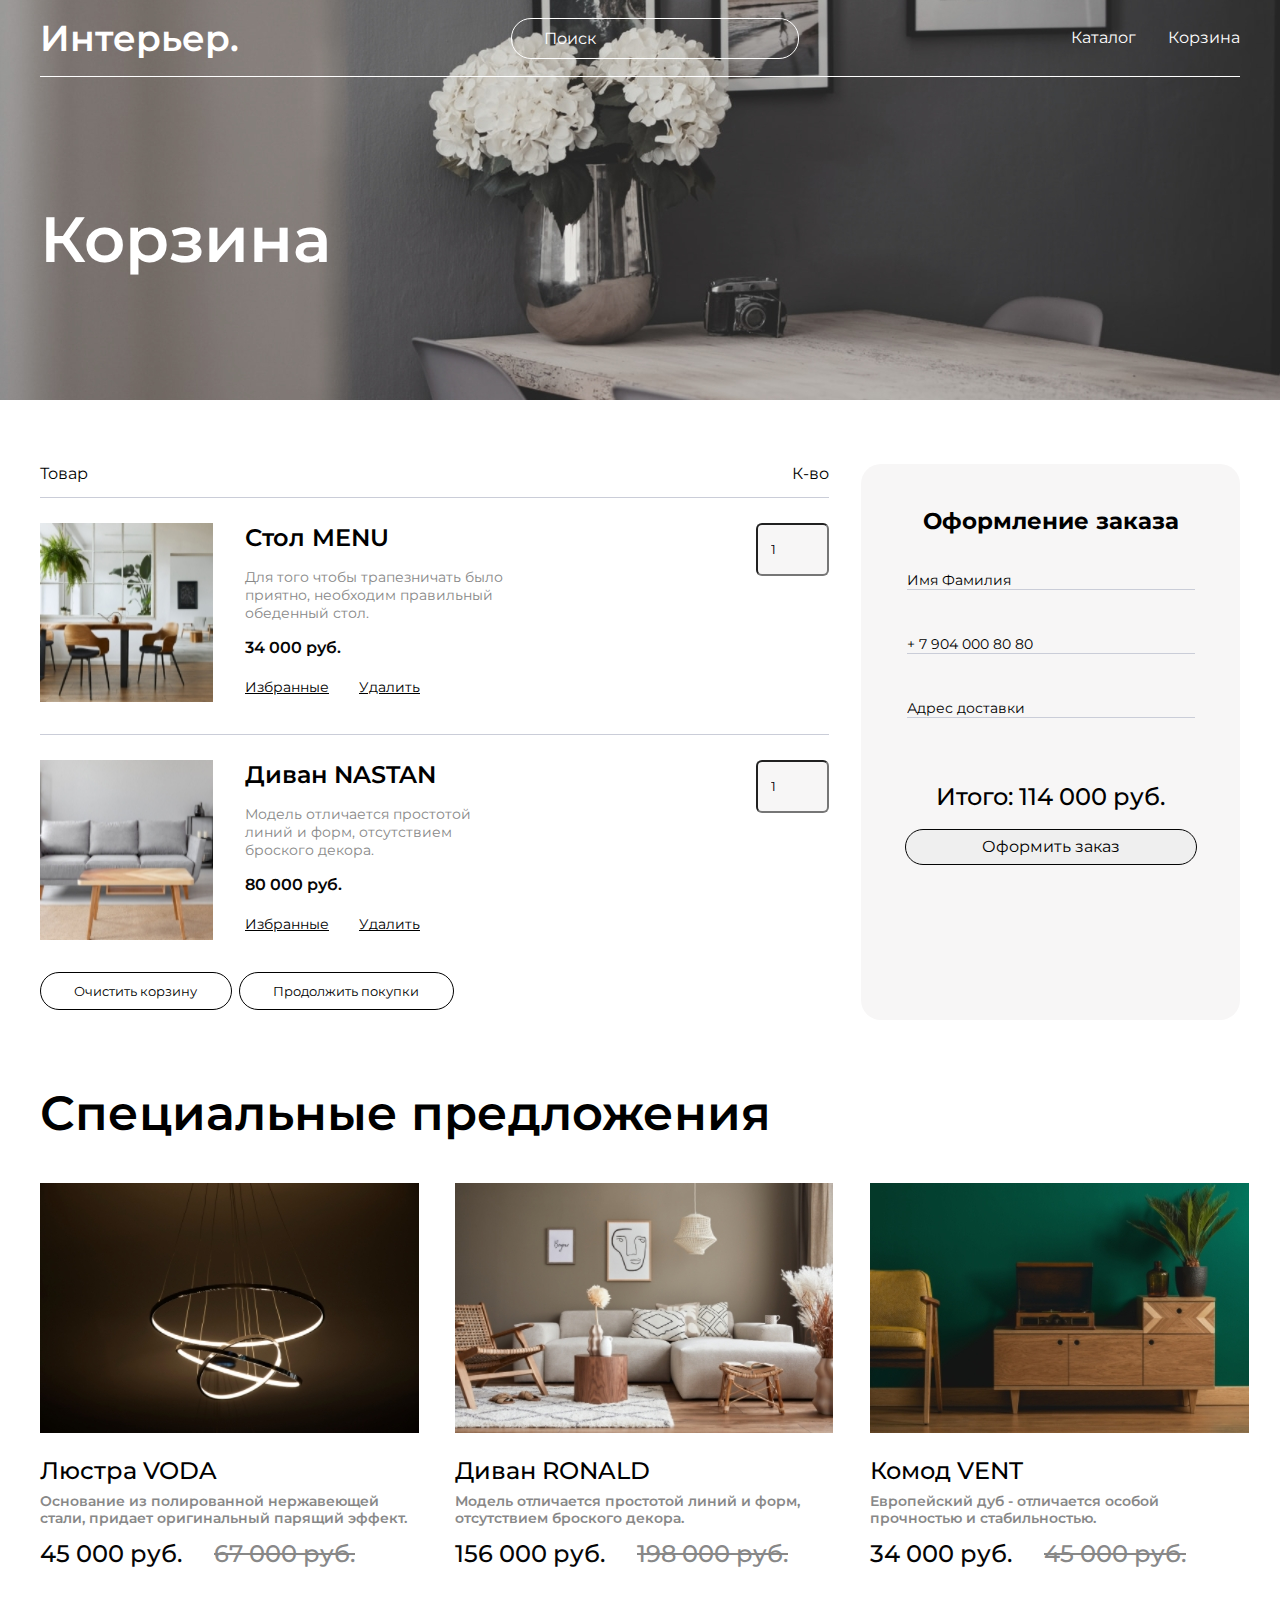
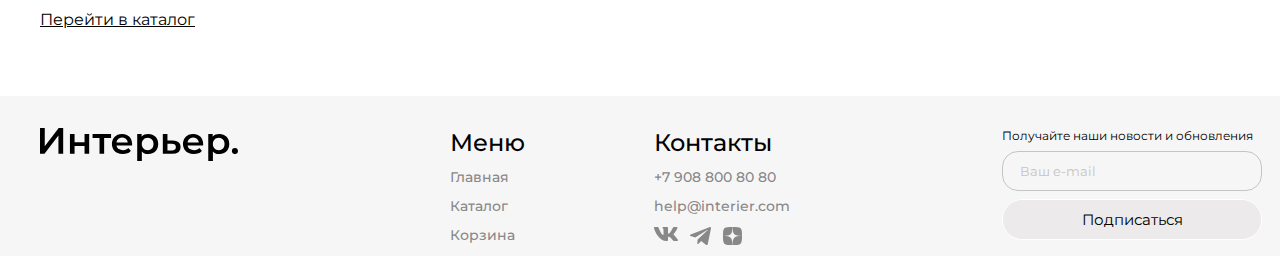
==== basket.html @ 23f36836 "Add files via upload" ====
<!DOCTYPE html>
<html lang="en">
  <head>
    <meta charset="UTF-8" />
    <meta name="viewport" content="width=device-width, initial-scale=1.0" />
    <title>Basket</title>
    <link rel="icon" href="images/logo.jpg" />
    <link rel="stylesheet" href="styles/style.css" />
  </head>
  <body>
    <section class="top-basket center">
      <header class="header">
        <section class="logo">
          <p>Интерьер.</p>
        </section>
        <form class="form">
          <input class="form__input" type="text" placeholder="Поиск" />
        </form>
        <nav class="menu">
          <ul>
            <li><a class="menu__link" href="catalog.html">Каталог</a></li>
            <li><a class="menu__link" href="basket.html">Корзина</a></li>
          </ul>
        </nav>
      </header>
      <h1 class="heading-basket">Корзина</h1>
    </section>
    <section class="basket center">
      <section class="basket__content">
        <section class="basket__name-box">
          <p>Товар</p>
          <p>К-во</p>
        </section>
        <section class="basket__item">
          <section class="basket__left">
            <img src="images/menu-box.jpeg" alt="Тут MENU" />
            <section class="basket__info">
              <h4>Стол MENU</h4>
              <p class="basket__info-description">
                Для того чтобы трапезничать было приятно, необходим правильный
                обеденный стол.
              </p>
              <p class="basket__info-price">34 000 руб.</p>
              <section class="basket__link-box">
                <a href="#" class="basket__link-box-chosen">Избранные</a>
                <a href="#" class="basket__link-box-delete">Удалить</a>
              </section>
            </section>
          </section>
          <section class="basket__item-number">
            <input type="number" min="1" value="1" />
          </section>
        </section>
        <section class="basket__item">
          <section class="basket__left">
            <img src="images/nastan-box.jpeg" alt="Тут NASTAN" />
            <section class="basket__info">
              <h4>Диван NASTAN</h4>
              <p class="basket__info-description">
                Модель отличается простотой линий и форм, отсутствием броского
                декора.
              </p>
              <p class="basket__info-price">80 000 руб.</p>
              <section class="basket__link-box">
                <a href="#" class="basket__link-box-chosen">Избранные</a>
                <a href="#" class="basket__link-box-delete">Удалить</a>
              </section>
            </section>
          </section>
          <section class="basket__item-number">
            <input type="number" min="1" value="1" />
          </section>
        </section>
        <section class="basket__choice">
          <button
            class="basket__choice-remove"
            onclick="window.location.href='index.html';"
          >
            Очистить корзину
          </button>
          <button
            class="basket__choice-continue"
            onclick="window.location.href='index.html';"
          >
            Продолжить покупки
          </button>
        </section>
      </section>
      <section class="basket__form">
        <section class="basket__form-heading">
          <h3>Оформление заказа</h3>
        </section>
        <section class="basket__form-data">
          <section class="basket__form-data-name">
            <input type="text" placeholder="Имя Фамилия" />
          </section>
          <section class="basket__form-data-number">
            <input type="text" placeholder="+ 7 904 000 80 80" />
          </section>
          <section class="basket__form-data-adress">
            <input type="text" placeholder="Адрес доставки" />
          </section>
        </section>
        <section class="basket__form-total">
          <p>Итого: 114 000 руб.</p>
        </section>
        <section class="basket__form-ordering">
          <button onclick="window.location.href='index.html';">
            Оформить заказ
          </button>
        </section>
      </section>
    </section>
    <section class="center">
      <h2 class="product-special">Специальные предложения</h2>
      <section class="product-box">
        <section class="product-content">
          <a href="#">
            <img src="images/voda.jpeg" alt="default" />
          </a>
          <h3 class="product-name">Люстра VODA</h3>
          <p class="product-describe">
            Основание из полированной нержавеющей стали, придает оригинальный
            парящий эффект.
          </p>
          <section class="product-box__price">
            <p class="new-price">45 000 руб.</p>
            <p class="old-price">67 000 руб.</p>
          </section>
        </section>
        <section class="product-content">
          <a href="#">
            <img src="images/ronald.jpeg" alt="default" />
          </a>
          <h3 class="product-name">Диван RONALD</h3>
          <p class="product-describe">
            Модель отличается простотой линий и форм, отсутствием броского
            декора.
          </p>
          <section class="product-box__price">
            <p class="new-price">156 000 руб.</p>
            <p class="old-price">198 000 руб.</p>
          </section>
        </section>
        <section class="product-content">
          <a href="#">
            <img src="images/vent.jpeg" alt="default" />
          </a>
          <h3 class="product-name">Комод VENT</h3>
          <p class="product-describe">
            Европейский дуб - отличается особой прочностью и стабильностью.
          </p>
          <section class="product-box__price">
            <p class="new-price">34 000 руб.</p>
            <p class="old-price">45 000 руб.</p>
          </section>
        </section>
      </section>
      <a class="product-catalog" href="catalog.html">Перейти в каталог</a>
    </section>

    <footer class="center footer">
      <section class="footer__logo">
        <img src="./images/interior.svg" alt="Логотип" width="198" />
      </section>
      <section class="footer__content">
        <section class="footer__info">
          <section class="footer__item">
            <h4 class="footer-menu">Меню</h4>
            <section class="footer__link">
              <a href="index.html">Главная</a>
            </section>
            <section class="footer__link">
              <a href="catalog.html">Каталог</a>
            </section>
            <section class="footer__link">
              <a href="basket.html">Корзина</a>
            </section>
          </section>
          <section class="footer__item">
            <h4 class="footer__contacts">Контакты</h4>
            <section class="footer__link">
              <a href="#">+7 908 800 80 80</a>
            </section>
            <section class="footer__link">
              <a href="#">help@interier.com</a>
            </section>
            <section class="footer__icons">
              <a href="https://vk.com/">
                <img src="images/vk.svg" alt="Вконтакте" />
              </a>
              <a href="https://telegram.org//">
                <img src="images/telegram.svg" alt="telegram" />
              </a>
              <a href="https://dzen.ru/">
                <img src="images/dzen.svg" alt="dzen" />
              </a>
            </section>
          </section>
        </section>
      </section>
      <section class="footer__form">
        <form action="#">
          <p class="news">Получайте наши новости и обновления</p>
          <input class="input-email" type="email" placeholder="Ваш e-mail" />
          <button class="btn-subscribe">Подписаться</button>
        </form>
      </section>
    </footer>
  </body>
</html>
---- styles/style.css ----
@charset "UTF-8";
@import url("https://fonts.googleapis.com/css2?family=Montserrat:ital,wght@0,100..900;1,100..900&display=swap");
@import url("https://fonts.googleapis.com/css2?family=Montserrat:ital,wght@0,100..900;1,100..900&display=swap");
* {
  margin: 0;
  padding: 0;
  font-family: Montserrat;
}

.center {
  padding-left: calc(50% - 600px);
  padding-right: calc(50% - 600px);
}

.header {
  display: flex;
  height: 76px;
  margin-bottom: 64px;
  flex-wrap: wrap;
  justify-content: space-between;
  align-items: center;
  border-bottom: 0.5px solid white;
}

.menu {
  display: flex;
  gap: 32px;
}

.menu > ul {
  display: flex;
  list-style-type: none;
  padding: 0;
  margin: 0;
  gap: 32px;
}

.menu__link {
  font-size: 16px;
  line-height: 20px;
  text-decoration: none;
  color: white;
}

.menu-link:hover,
.footer__link:hover {
  text-decoration: underline;
}

.heading {
  color: white;
  font-size: 64px;
  font-weight: 600;
  line-height: 70px;
  letter-spacing: 0%;
  text-align: left;
  width: 792px;
  margin-bottom: 16px;
}

.our-class {
  color: white;
  font-family: Montserrat;
  font-size: 24px;
  font-weight: 400;
  line-height: 32px;
  letter-spacing: 0%;
  text-align: left;
  width: 792px;
  margin-bottom: 16px;
}

.catalog {
  color: white;
  font-family: Montserrat;
  font-size: 16px;
  font-weight: 400;
  line-height: 24px;
  letter-spacing: 0%;
  text-align: left;
  text-decoration-line: underline;
}

.product-catalog {
  display: block;
  color: black;
  font-family: Montserrat;
  font-size: 16px;
  font-weight: 400;
  line-height: 24px;
  letter-spacing: 0%;
  text-align: left;
  text-decoration-line: underline;
  margin-top: 40px;
  margin-bottom: 64px;
}

.product-special,
.product-for {
  font-weight: 600;
  font-size: 48px;
  line-height: 59px;
  color: #000000;
  margin-bottom: 32px;
  padding-top: 64px;
}

.product-content {
  display: flex;
  font-weight: 600;
  font-size: 48px;
  line-height: 59px;
  color: #000000;
  width: 370px;
  flex-direction: column;
}

.product-name {
  font-weight: 500;
  font-size: 24px;
  line-height: 29px;
  color: #000000;
  margin-top: 10px;
  margin-bottom: 8px;
}

.product-describe {
  font-size: 14px;
  line-height: 17px;
  color: #888888;
  margin-bottom: 12px;
}

.product-box {
  display: flex;
  gap: 32px;
  flex-wrap: wrap;
}

.product-box__price {
  display: flex;
  gap: 32px;
}

.new-price {
  font-weight: 500;
  font-size: 24px;
  line-height: 29px;
  color: #050505;
}

.old-price {
  font-weight: 500;
  font-size: 24px;
  line-height: 29px;
  text-decoration-line: line-through;
  color: #888888;
}

.footer__contacts {
  color: rgb(0, 0, 0);
  font-size: 24px;
  font-weight: 500;
  line-height: 29px;
  letter-spacing: 0%;
  text-align: left;
  margin-bottom: 12px;
}

.footer__link {
  color: rgb(136, 136, 136);
  font-size: 14px;
  font-weight: 500;
  line-height: 17px;
  letter-spacing: 0%;
  text-align: left;
  margin-bottom: 12px;
}

.news {
  font-size: 14px;
  line-height: 16px;
  color: #000000;
  margin-bottom: 16px;
}

.btn-subscribe {
  background: rgba(222, 215, 215, 0.41);
  border: 1px solid #ffffff;
  box-sizing: border-box;
  border-radius: 20px;
  width: 260px;
  height: 41px;
  font-size: 15px;
  line-height: 18px;
  color: #000000;
}

.contacts__link {
  color: rgb(136, 136, 136);
  font-family: Montserrat;
  font-size: 14px;
  font-weight: 500;
  line-height: 17px;
  letter-spacing: 0%;
  text-align: left;
  margin-bottom: 12px;
}

.form__input {
  box-sizing: border-box;
  border: 1px solid rgb(255, 255, 255);
  border-radius: 20px;
  font-size: 16px;
  line-height: 20px;
  text-decoration: none;
  color: white;
  width: 288px;
  height: 41px;
  padding-left: 32px;
  padding-top: 10.5px;
  padding-bottom: 10.5px;
  background-color: transparent;
}

.input-email {
  box-sizing: border-box;
  border: 1px solid rgb(196, 196, 196);
  border-radius: 16px;
  background: rgb(255, 255, 255);
  width: 260px;
  height: 40px;
  color: rgb(196, 196, 196);
  padding-left: 17px;
  padding-top: 12px;
  padding-bottom: 13px;
  background-color: transparent;
  margin-bottom: 8px;
}

.form__input::-moz-placeholder {
  color: white;
}

.form__input::placeholder {
  color: white;
}

.input-email::-moz-placeholder {
  color: rgb(196, 196, 196);
}

.input-email::placeholder {
  color: rgb(196, 196, 196);
}

.logo {
  color: white;
  font-family: Montserrat;
  font-size: 36px;
  font-weight: 600;
  line-height: 44px;
  letter-spacing: 0%;
  text-align: left;
}

.footer__logo {
  fill: black;
}

.footer__item a {
  text-decoration: none;
  color: rgb(136, 136, 136);
  font-family: Montserrat;
  font-size: 14px;
  font-weight: 500;
  line-height: 17px;
  letter-spacing: 0%;
  text-align: left;
}

.top {
  background: url(../images/top.jpeg), rgb(196, 196, 196);
  background-size: cover;
  height: 735px;
}

.footer-menu {
  color: rgb(0, 0, 0);
  font-size: 24px;
  font-weight: 500;
  line-height: 29px;
  letter-spacing: 0%;
  text-align: left;
  margin-bottom: 12px;
}

footer {
  background: rgb(247, 246, 246);
  display: flex;
  gap: 212px;
  padding-top: 32px;
}

.footer__info {
  display: flex;
  gap: 129px;
}

.footer__content {
  display: flex;
  gap: 192px;
}

.footer__icons {
  display: flex;
  gap: 12px;
}

.news {
  color: rgb(0, 0, 0);
  font-family: Montserrat;
  font-size: 12px;
  font-weight: 400;
  line-height: 15px;
  letter-spacing: 0%;
  text-align: left;
  margin-bottom: 8px;
}

.for__item {
  height: 415px;
  font-family: Montserrat;
  font-size: 34px;
  font-weight: 600;
  line-height: 41px;
  letter-spacing: 0%;
  color: white;
  display: flex;
  justify-content: center;
  align-items: center;
}

.for__content {
  display: grid;
  gap: 32px;
  grid-template-columns: repeat(12, 1fr);
}

.for__item_big {
  grid-column: span 6;
}

.for__item_small {
  grid-column: span 4;
}

.for__item_1 {
  background-image: url(../images/for-chill.jpeg);
}

.for__item_2 {
  background-image: url(../images/for-work.jpeg);
}

.for__item_3 {
  background-image: url(../images/for-kitchen.jpeg);
}

.for__item_4 {
  background-image: url(../images/for-lullaby.jpeg);
}

.for__item_5 {
  background-image: url(../images/for-bathroom.jpeg);
}

.catalog {
  color: rgb(255, 255, 255);
  font-family: Montserrat;
  font-size: 16px;
  font-weight: 400;
  line-height: 24px;
  letter-spacing: 0%;
  text-align: left;
  text-decoration-line: underline;
}

.show-more {
  display: block;
  color: black;
  font-family: Montserrat;
  font-size: 16px;
  font-weight: 400;
  line-height: 24px;
  letter-spacing: 0%;
  text-align: left;
  text-decoration-line: underline;
  margin-top: 40px;
  margin-bottom: 64px;
}

.product-box {
  margin-top: 40px;
  display: flex;
  gap: 32px;
  flex-wrap: wrap;
  justify-content: space-between;
}

.top-catalog {
  background: url(../images/interior-top.jpeg), rgb(196, 196, 196);
  background-size: cover;
  height: 400px;
}

.catalog-info {
  display: flex;
  margin-top: 64px;
  justify-content: space-between;
}

.catalog-info__path {
  display: flex;
  justify-content: space-between;
  gap: 10px;
  width: 229px;
}

.catalog-info__path_link {
  color: black;
  text-decoration: none;
}

.catalog-info__selectors {
  display: flex;
}

.catalog-info__filtration_selector,
.catalog-info__ordering_selector {
  appearance: none; /* Убираем стандартный вид */
  -webkit-appearance: none; /* Для Safari */
  -moz-appearance: none; /* Для Firefox */
  display: flex;
  align-items: center;
  padding: 10px 54px 10px 20px;
  border: 1px solid #000;
  border-radius: 20px;
  font-size: 16px;
  cursor: pointer;
  -webkit-user-select: none;
     -moz-user-select: none;
          user-select: none;
  width: -moz-fit-content;
  width: fit-content;
  appearance: none;
  background: url(../images/selector-triangle.svg) no-repeat calc(100% - 22px) 16px;
}

.catalog-info__ordering {
  margin-left: 10px;
}

/* Позиционирование всплывающей фильтрации */
.title {
  color: rgb(5, 5, 5);
  font-family: Montserrat;
  font-size: 16px;
  font-weight: 500;
  line-height: 20px;
  letter-spacing: 0%;
  text-align: left;
  margin-bottom: 14px;
}

.catalog-info__filtration {
  position: relative;
}

.catalog-info__filtration_on {
  box-shadow: 0px 4px 67px -12px rgba(0, 0, 0, 0.32);
  display: block;
  width: 446px;
  height: 468px;
  position: absolute;
  right: 0px;
  bottom: -562px;
  background-color: white;
  padding-left: 48px;
  padding-right: 48px;
  padding-top: 40px;
  padding-bottom: 40px;
  /*text*/
  color: rgb(0, 0, 0);
  font-family: Montserrat;
  font-size: 14px;
  font-weight: 400;
  line-height: 17px;
  letter-spacing: 0%;
  text-align: left;
}

.catalog-info__filtration_on_all {
  display: flex;
  justify-content: space-between;
  flex-direction: row;
  gap: 80px;
}

.catalog-info__filtration_on form {
  width: 100%;
}

input[type=radio] {
  display: none;
}

input[type=radio] + label {
  position: relative;
  padding-left: 25px;
  cursor: pointer;
  color: rgb(0, 0, 0);
  font-family: Montserrat;
  font-size: 14px;
  font-weight: 400;
  line-height: 17px;
  letter-spacing: 0%;
  text-align: left;
}

input[type=radio] + label:before {
  content: "";
  position: absolute;
  left: 0;
  top: 50%;
  transform: translateY(-50%);
  width: 15px;
  height: 15px;
  border: 1px solid black;
  border-radius: 50%;
  background-color: white;
}

input[type=radio]:checked + label:after {
  content: "";
  position: absolute;
  width: 4px;
  height: 6px;
  left: 4px;
  top: 7px;
  border: 1px solid black;
  border-width: 0px 1px 1px 0px;
  transform: rotate(45deg) translateY(-50%);
}

.catalog-info__filtration_on_delivery-date {
  display: flex;
  flex-direction: column;
  gap: 14px;
  margin-bottom: 32px;
}

.catalog-info__filtration_on_price {
  margin-bottom: 36px;
}

.first-circle,
.last-circle {
  height: 6px;
  width: 6px;
  border: 1px solid black;
  background-color: black;
  border-radius: 50%;
  position: relative;
  bottom: 3px;
}

.progress-bar {
  display: flex;
  justify-content: space-between;
}

.catalog-info__filtration_on_price_range {
  display: flex;
  justify-content: space-between;
}

.progress-bar {
  margin-top: 18px;
  width: 100%;
  height: 1px;
  background-color: #000;
}

input[type=checkbox] {
  display: none;
}

input[type=checkbox] + label {
  position: relative;
  padding-left: 25px;
  cursor: pointer;
  color: rgb(0, 0, 0);
  font-family: Montserrat;
  font-size: 14px;
  font-weight: 400;
  line-height: 17px;
  letter-spacing: 0%;
  text-align: left;
}

input[type=checkbox] + label:before {
  content: "";
  position: absolute;
  left: 0;
  top: 50%;
  transform: translateY(-50%);
  width: 15px;
  height: 15px;
  border: 1px solid black;
  border-radius: 5%;
  background-color: white;
}

input[type=checkbox]:checked + label:after {
  content: "";
  position: absolute;
  top: 30%;
  width: 4px;
  height: 6px;
  left: 4px;
  border: 1px solid black;
  border-width: 0px 1px 1px 0px;
  transform: rotate(45deg) translateY(-50%);
}

.catalog-info__filtration_on_type {
  display: flex;
  flex-direction: column;
  gap: 14px;
}

.catalog-info__filtration_on_1,
.catalog-info__filtration_on_2 {
  display: flex;
  flex-direction: column;
  width: 50%;
}

/*Цвета квадратов чекбокса*/
.catalog-info__filtration_on_color > #white + label:before {
  background-color: white;
}

.catalog-info__filtration_on_color > #black + label:before {
  background-color: black;
}

.catalog-info__filtration_on_color > #gray + label:before {
  background-color: gray;
}

.catalog-info__filtration_on_color > #red + label:before {
  background-color: red;
}

.catalog-info__filtration_on_color > #orange + label:before {
  background-color: orange;
}

.catalog-info__filtration_on_color > #yellow + label:before {
  background-color: yellow;
}

.catalog-info__filtration_on_color > #green + label:before {
  background-color: green;
}

.catalog-info__filtration_on_color > #turquoise + label:before {
  background-color: turquoise;
}

.catalog-info__filtration_on_color > #blue + label:before {
  background-color: blue;
}

.catalog-info__filtration_on_color > #darkblue + label:before {
  background-color: darkblue;
}

.catalog-info__filtration_on_color > #violet + label:before {
  background-color: violet;
}

.catalog-info__filtration_on_color > #darkviolet + label:before {
  background-color: darkviolet;
}

.catalog-info__filtration_on_color > #darkpink + label:before {
  background-color: rgb(216, 154, 255);
}

.catalog-info__filtration_on_color > #pink + label:before {
  background-color: pink;
}

.catalog-info__filtration_on_submit > button[type=submit] {
  padding: 10px 76px;
  border-radius: 20px;
  background-color: white;
  box-sizing: border-box;
  border: 1px solid rgb(4, 4, 4);
  position: relative;
  left: calc(100% - 252px);
}

.catalog-info__filtration_on_submit > button[type=submit]:hover {
  cursor: pointer;
}

.catalog-info__filtration_on_submit {
  position: relative;
}

.catalog-info__filtration_on_color {
  display: flex;
  flex-direction: row;
  flex-wrap: wrap;
  gap: 29px 0px;
  justify-content: space-between;
  margin-top: 15px;
  margin-bottom: 32px;
}

button[type=submit] {
  margin-bottom: 0px;
}

.heading-basket {
  color: white;
  font-size: 64px;
  font-weight: 600;
  line-height: 70px;
  letter-spacing: 0%;
  text-align: left;
  width: 792px;
  margin-bottom: 16px;
  margin-top: 127px;
}

.top-basket {
  background: url(../images/basket-top.jpeg), rgb(196, 196, 196);
  background-size: cover;
  height: 400px;
  background-position: center;
  background-repeat: no-repeat;
}

.for__item {
  height: 415px;
  font-family: Montserrat;
  font-size: 34px;
  font-weight: 600;
  line-height: 41px;
  letter-spacing: 0%;
  color: white;
  display: flex;
  justify-content: center;
  align-items: center;
}

.for__content {
  display: grid;
  gap: 32px;
  grid-template-columns: repeat(12, 1fr);
}

.for__item_big {
  grid-column: span 6;
}

.for__item_small {
  grid-column: span 4;
}

.for__item_1 {
  background-image: url(../images/for-chill.jpeg);
}

.for__item_2 {
  background-image: url(../images/for-work.jpeg);
}

.for__item_3 {
  background-image: url(../images/for-kitchen.jpeg);
}

.for__item_4 {
  background-image: url(../images/for-lullaby.jpeg);
}

.for__item_5 {
  background-image: url(../images/for-bathroom.jpeg);
} 
.basket {
  display: grid;
  grid-template-columns: repeat(12, 1fr);
  gap: 32px;
  margin-top: 64px;
}
.basket__form {
  border-radius: 20px;
  background: rgb(247, 246, 246);
  height: 556px;
  grid-column: span 4;
  display: flex;
  flex-direction: column;
  align-items: center;
}
.basket__form-heading {
  margin-top: 42px;
  font-size: 20px;
  font-weight: 700;
}
.basket__form-data {
  padding: 0;
  margin-top: 35px;
}
.basket__form-data-adress {
  margin-top: 44px;
  border-bottom: 1px solid rgb(202, 205, 216);
}
.basket__form-data-name {
  border-bottom: 1px solid rgb(202, 205, 216);
}
.basket__form-data-number {
  margin-top: 44px;
  border-bottom: 1px solid rgb(202, 205, 216);
}
.basket__form-data input {
  width: 288px;
  border: none;
  background-color: rgb(247, 246, 246);
}
.basket__form-data input::-moz-placeholder {
  color: #000000;
  font-size: 14px;
  font-weight: 400;
  line-height: 17px;
  letter-spacing: 0px;
  text-align: left;
}
.basket__form-data input::placeholder {
  color: #000000;
  font-size: 14px;
  font-weight: 400;
  line-height: 17px;
  letter-spacing: 0px;
  text-align: left;
}
.basket__form-total {
  color: rgb(0, 0, 0);
  font-family: Montserrat;
  font-size: 24px;
  font-weight: 500;
  line-height: 29px;
  letter-spacing: 0px;
  text-align: center;
  margin-top: 64px;
}
.basket__form-ordering {
  margin-top: 18px;
}
.basket__form-ordering button {
  padding-left: 76px;
  padding-right: 76px;
  box-sizing: border-box;
  border: 1px solid rgb(4, 4, 4);
  border-radius: 20px;
  color: #000000;
  font-weight: 400;
  font-family: Montserrat;
  font-size: 16px;
  font-weight: 400;
  line-height: 210%;
  letter-spacing: 0px;
  text-align: center;
  text-decoration-line: none;
}
.basket__form-ordering button:hover {
  cursor: pointer;
}
.basket__content {
  grid-column: span 8;
}
.basket__name-box {
  display: flex;
  justify-content: space-between;
  padding-bottom: 14px;
}
.basket__item {
  align-items: flex-start;
  justify-content: space-between;
  display: flex;
  padding-top: 25px;
  padding-bottom: 32px;
  border-top: 0.5px solid rgb(202, 205, 216);
}
.basket__info {
  width: 276px;
  display: flex;
  gap: 16px;
  flex-direction: column;
}
.basket__info-description {
  font-size: 14px;
  font-weight: 400;
  color: rgb(136, 136, 136);
}
.basket__info-price {
  color: rgb(5, 5, 5);
  font-size: 16px;
  font-weight: 600;
}
.basket__info h4 {
  font-size: 24px;
  font-weight: 600;
}
.basket__left {
  display: flex;
  gap: 32px;
}
.basket__choice {
  display: flex;
  gap: 7px;
}
.basket__choice-remove, .basket__choice-continue {
  padding-left: 33px;
  padding-right: 34px;
  padding-top: 10px;
  padding-bottom: 10px;
  border: 1px solid rgb(0, 0, 0);
  border-radius: 50px;
  background-color: white;
}
.basket__choice-remove a, .basket__choice-continue a {
  color: #000000;
  text-decoration: none;
  font-weight: 400;
}
.basket__choice-remove:hover, .basket__choice-continue:hover {
  cursor: pointer;
}
.basket__link-box {
  display: flex;
  gap: 30px;
}
.basket__link-box-delete, .basket__link-box-chosen {
  color: #000000;
  font-weight: 400;
  font-family: Montserrat;
  font-size: 14px;
  font-weight: 400;
  line-height: 210%;
  letter-spacing: 0px;
  text-align: center;
  text-decoration-line: underline;
}
.basket__item-number input {
  padding-left: 13px;
  padding-top: 11px;
  padding-bottom: 13px;
  padding-right: 24px;
  width: 32px;
  height: 25px;
  border-radius: 6px;
  background: rgb(247, 246, 246);
}/*# sourceMappingURL=style.css.map */
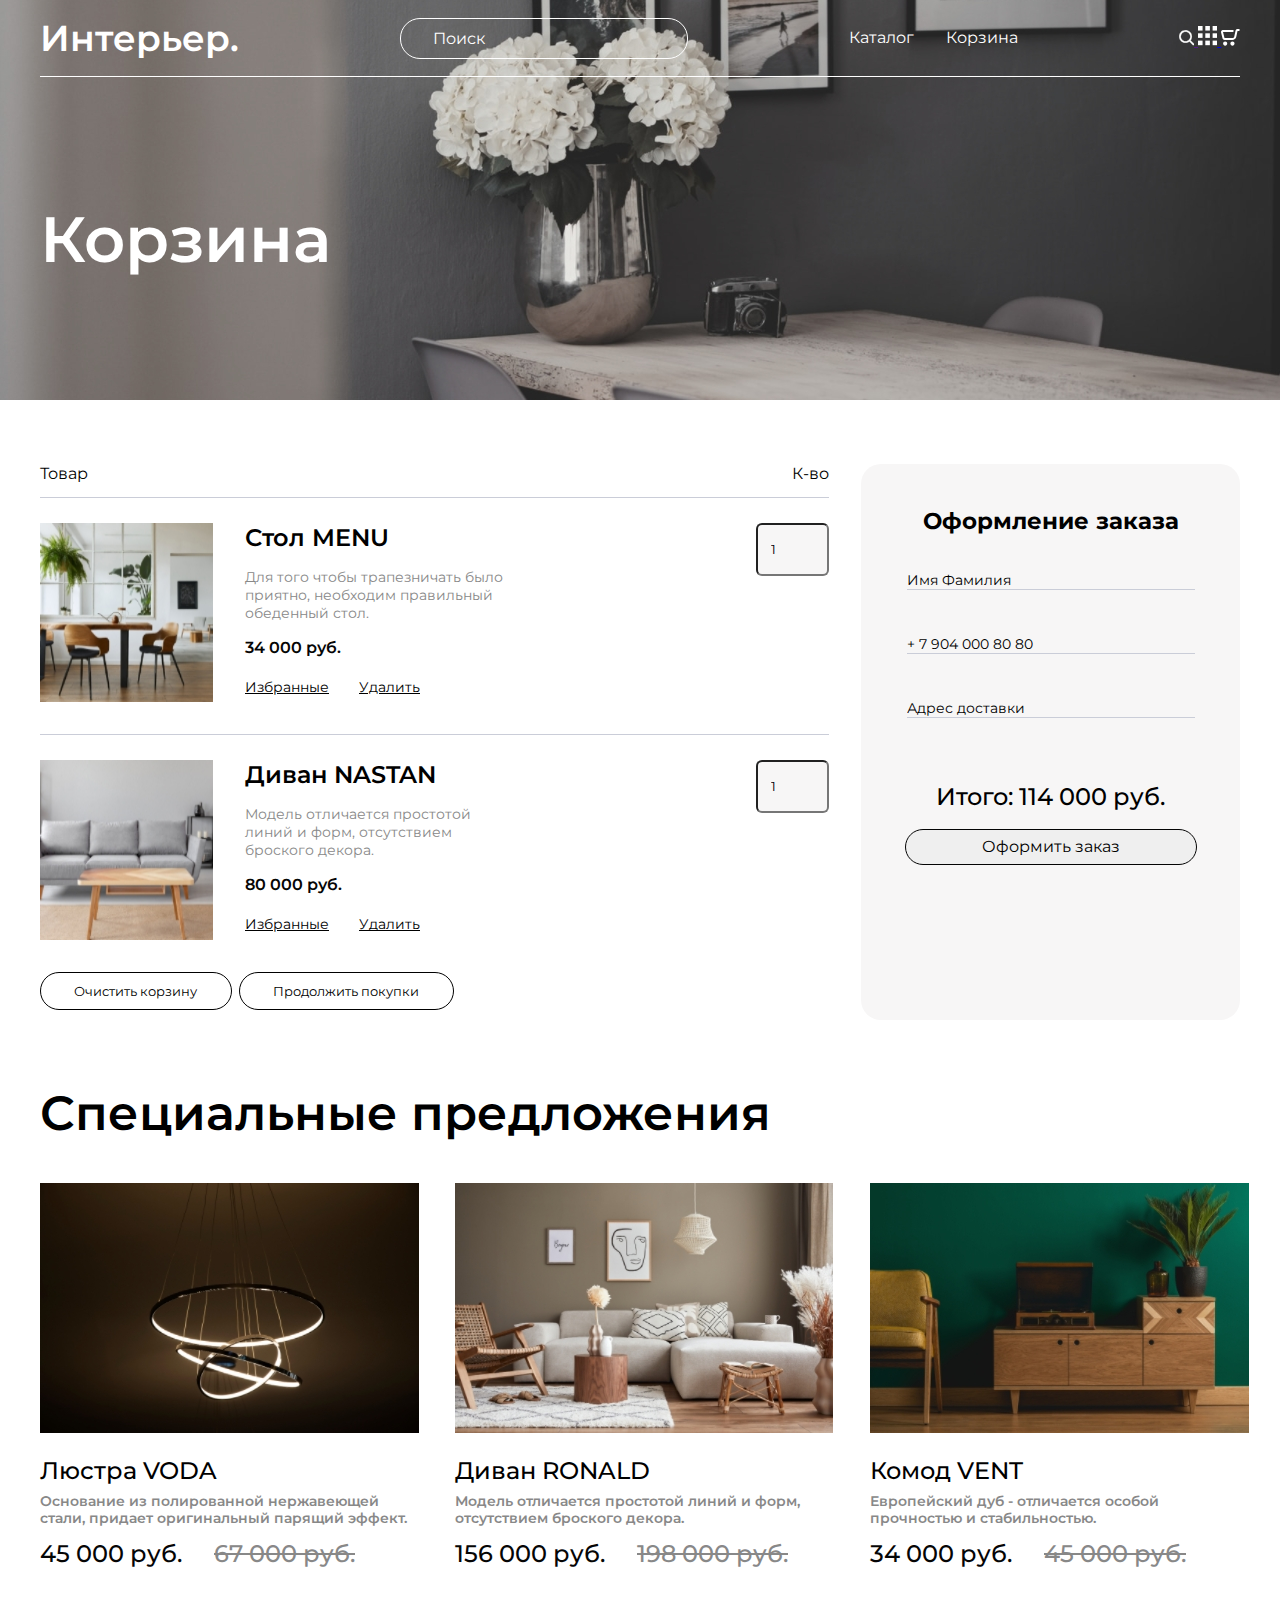
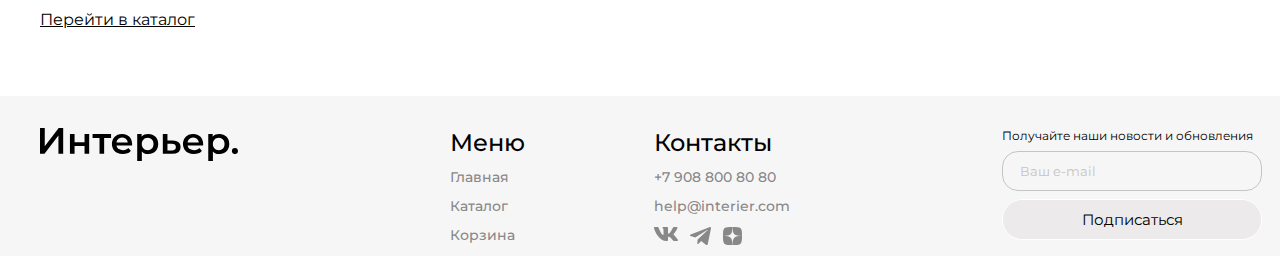
==== commit b64f48a7: "second-commit" ====
--- a/basket.html
+++ b/basket.html
@@ -22,6 +22,143 @@
             <li><a class="menu__link" href="basket.html">Корзина</a></li>
           </ul>
         </nav>
+        <div class="menu-mob">
+          <a href=""
+            ><svg
+              width="15.366211"
+              height="15.360107"
+              viewBox="0 0 15.3662 15.3601"
+              fill="none"
+              xmlns="http://www.w3.org/2000/svg"
+              xmlns:xlink="http://www.w3.org/1999/xlink"
+            >
+              <desc>Created with Pixso.</desc>
+              <defs />
+              <path
+                id="Vector"
+                d="M11.53 10.41C12.52 9.14 12.99 7.54 12.84 5.93C12.68 4.33 11.93 2.84 10.72 1.78C9.51 0.71 7.94 0.15 6.33 0.2C4.72 0.25 3.19 0.91 2.05 2.05C0.91 3.19 0.25 4.72 0.2 6.33C0.15 7.94 0.71 9.51 1.78 10.72C2.85 11.93 4.33 12.68 5.94 12.83C7.54 12.99 9.14 12.52 10.42 11.53L10.45 11.56L13.81 14.92C13.88 15 13.97 15.05 14.07 15.09C14.16 15.13 14.27 15.16 14.37 15.16C14.47 15.16 14.58 15.13 14.67 15.09C14.77 15.05 14.86 15 14.93 14.92C15 14.85 15.06 14.76 15.1 14.67C15.14 14.57 15.16 14.47 15.16 14.36C15.16 14.26 15.14 14.16 15.1 14.06C15.06 13.96 15 13.88 14.93 13.8L11.57 10.44C11.56 10.43 11.55 10.42 11.53 10.41ZM9.89 3.17C10.34 3.61 10.69 4.13 10.94 4.71C11.18 5.29 11.31 5.91 11.31 6.53C11.31 7.16 11.19 7.78 10.95 8.36C10.71 8.94 10.36 9.47 9.92 9.91C9.47 10.36 8.95 10.71 8.37 10.95C7.79 11.18 7.17 11.31 6.54 11.3C5.91 11.3 5.29 11.17 4.72 10.93C4.14 10.69 3.61 10.33 3.17 9.88C2.29 8.99 1.8 7.79 1.81 6.53C1.81 5.28 2.31 4.08 3.2 3.19C4.09 2.31 5.29 1.81 6.54 1.8C7.79 1.8 9 2.29 9.89 3.17Z"
+                fill="#FFFFFF"
+                fill-opacity="1.000000"
+                fill-rule="evenodd"
+              />
+              <path
+                id="Vector"
+                d="M13.04 7.14Q13.09 6.54 13.03 5.92Q12.98 5.3 12.81 4.71Q12.63 4.12 12.35 3.56Q12.07 3.01 11.69 2.53Q11.32 2.04 10.85 1.63Q10.38 1.22 9.86 0.91Q9.33 0.59 8.75 0.38Q8.16 0.17 7.55 0.07Q6.95 -0.02 6.33 0Q5.7 0.02 5.11 0.15Q4.51 0.28 3.94 0.53Q3.37 0.78 2.86 1.12Q2.35 1.47 1.91 1.91Q1.47 2.35 1.13 2.85Q0.78 3.36 0.53 3.93Q0.29 4.5 0.15 5.1Q0.02 5.7 0 6.32Q-0.02 6.95 0.07 7.55Q0.17 8.16 0.38 8.74Q0.59 9.33 0.9 9.86Q1.22 10.38 1.63 10.85Q2.04 11.32 2.53 11.69Q3.01 12.07 3.57 12.35Q4.12 12.63 4.71 12.81Q5.3 12.98 5.92 13.03Q6.54 13.09 7.15 13.03Q7.76 12.98 8.36 12.8Q8.96 12.63 9.5 12.35Q9.97 12.11 10.4 11.79L13.67 15.06Q13.74 15.13 13.82 15.19Q13.9 15.24 13.99 15.28Q14.08 15.32 14.18 15.34Q14.27 15.36 14.37 15.36Q14.47 15.36 14.56 15.34Q14.66 15.32 14.75 15.28Q14.84 15.24 14.92 15.19Q15 15.13 15.07 15.06Q15.14 14.99 15.19 14.91Q15.25 14.83 15.29 14.74Q15.32 14.65 15.34 14.56Q15.36 14.46 15.36 14.36Q15.36 14.26 15.34 14.17Q15.32 14.07 15.29 13.98Q15.25 13.89 15.19 13.81Q15.14 13.73 15.07 13.66L11.8 10.39Q12.11 9.96 12.35 9.5Q12.63 8.95 12.8 8.35Q12.98 7.75 13.04 7.14ZM11.53 10.41C12.52 9.14 12.99 7.54 12.84 5.93C12.68 4.33 11.93 2.84 10.72 1.78C9.51 0.71 7.94 0.15 6.33 0.2C4.72 0.25 3.19 0.91 2.05 2.05C0.91 3.19 0.25 4.72 0.2 6.33C0.15 7.94 0.71 9.51 1.78 10.72C2.85 11.93 4.33 12.68 5.94 12.83C7.54 12.99 9.14 12.52 10.42 11.53L10.45 11.56L13.81 14.92C13.88 15 13.97 15.05 14.07 15.09C14.16 15.13 14.27 15.16 14.37 15.16C14.47 15.16 14.58 15.13 14.67 15.09C14.77 15.05 14.86 15 14.93 14.92C15 14.85 15.06 14.76 15.1 14.67C15.14 14.57 15.16 14.47 15.16 14.36C15.16 14.26 15.14 14.16 15.1 14.06C15.06 13.96 15 13.88 14.93 13.8L11.57 10.44C11.56 10.43 11.55 10.42 11.53 10.41ZM9.89 3.17C10.34 3.61 10.69 4.13 10.94 4.71C11.18 5.29 11.31 5.91 11.31 6.53C11.31 7.16 11.19 7.78 10.95 8.36C10.71 8.94 10.36 9.47 9.92 9.91C9.47 10.36 8.95 10.71 8.37 10.95C7.79 11.18 7.17 11.31 6.54 11.3C5.91 11.3 5.29 11.17 4.72 10.93C4.14 10.69 3.61 10.33 3.17 9.88C2.29 8.99 1.8 7.79 1.81 6.53C1.81 5.28 2.31 4.08 3.2 3.19C4.09 2.31 5.29 1.81 6.54 1.8C7.79 1.8 9 2.29 9.89 3.17ZM10.33 4Q10.58 4.37 10.75 4.79Q10.93 5.21 11.02 5.64Q11.11 6.08 11.11 6.54Q11.11 6.99 11.03 7.43Q10.94 7.87 10.77 8.29Q10.59 8.71 10.35 9.08Q10.1 9.45 9.78 9.77Q9.46 10.09 9.08 10.34Q8.71 10.59 8.29 10.76Q7.87 10.93 7.43 11.02Q7 11.11 6.54 11.1Q6.09 11.1 5.65 11.01Q5.21 10.92 4.79 10.75Q4.37 10.57 4 10.32Q3.64 10.07 3.32 9.74Q3 9.42 2.76 9.05Q2.52 8.69 2.35 8.27Q2.18 7.85 2.09 7.42Q2.01 6.99 2.01 6.54Q2.01 6.08 2.1 5.65Q2.19 5.22 2.36 4.8Q2.53 4.39 2.78 4.02Q3.02 3.65 3.34 3.34Q3.66 3.02 4.03 2.77Q4.39 2.53 4.81 2.35Q5.23 2.18 5.66 2.09Q6.09 2.01 6.54 2Q6.99 2 7.42 2.09Q7.86 2.17 8.28 2.34Q8.69 2.51 9.06 2.75Q9.43 2.99 9.75 3.31Q10.07 3.63 10.33 4Z"
+                fill="#FFFFFF"
+                fill-opacity="1.000000"
+                fill-rule="evenodd"
+              />
+            </svg>
+          </a>
+          <a href="catalog.html"
+            ><svg
+              width="19.199463"
+              height="19.199951"
+              viewBox="0 0 19.1995 19.2"
+              fill="none"
+              xmlns="http://www.w3.org/2000/svg"
+              xmlns:xlink="http://www.w3.org/1999/xlink"
+            >
+              <desc>Created with Pixso.</desc>
+              <defs />
+              <rect
+                id="Rectangle 46"
+                width="4.571429"
+                height="4.571429"
+                fill="#FFFFFF"
+                fill-opacity="1.000000"
+              />
+              <rect
+                id="Rectangle 41"
+                y="7.314209"
+                width="4.571429"
+                height="4.571429"
+                fill="#FFFFFF"
+                fill-opacity="1.000000"
+              />
+              <rect
+                id="Rectangle 47"
+                y="14.628540"
+                width="4.571429"
+                height="4.571428"
+                fill="#FFFFFF"
+                fill-opacity="1.000000"
+              />
+              <rect
+                id="Rectangle 48"
+                x="7.313477"
+                y="7.314209"
+                width="4.571429"
+                height="4.571429"
+                fill="#FFFFFF"
+                fill-opacity="1.000000"
+              />
+              <rect
+                id="Rectangle 45"
+                x="7.313477"
+                y="14.628540"
+                width="4.571429"
+                height="4.571428"
+                fill="#FFFFFF"
+                fill-opacity="1.000000"
+              />
+              <rect
+                id="Rectangle 49"
+                x="7.313477"
+                width="4.571429"
+                height="4.571429"
+                fill="#FFFFFF"
+                fill-opacity="1.000000"
+              />
+              <rect
+                id="Rectangle 42"
+                x="14.627930"
+                y="7.314209"
+                width="4.571428"
+                height="4.571429"
+                fill="#FFFFFF"
+                fill-opacity="1.000000"
+              />
+              <rect
+                id="Rectangle 44"
+                x="14.627930"
+                y="14.628540"
+                width="4.571428"
+                height="4.571428"
+                fill="#FFFFFF"
+                fill-opacity="1.000000"
+              />
+              <rect
+                id="Rectangle 43"
+                x="14.627930"
+                width="4.571428"
+                height="4.571429"
+                fill="#FFFFFF"
+                fill-opacity="1.000000"
+              />
+            </svg>
+          </a>
+          <a href="basket.html"
+            ><svg
+              width="18.717285"
+              height="16.666626"
+              viewBox="0 0 18.7173 16.6666"
+              fill="none"
+              xmlns="http://www.w3.org/2000/svg"
+              xmlns:xlink="http://www.w3.org/1999/xlink"
+            >
+              <desc>Created with Pixso.</desc>
+              <defs />
+              <path
+                id="Vector"
+                d="M11.45 16.66C12.01 16.66 12.54 16.44 12.93 16.05C13.32 15.66 13.54 15.13 13.54 14.58C13.54 14.03 13.32 13.5 12.93 13.11C12.54 12.71 12.01 12.5 11.45 12.5C10.9 12.5 10.37 12.71 9.98 13.11C9.59 13.5 9.37 14.03 9.37 14.58C9.37 15.13 9.59 15.66 9.98 16.05C10.37 16.44 10.9 16.66 11.45 16.66ZM4.16 16.66C4.71 16.66 5.24 16.44 5.63 16.05C6.03 15.66 6.24 15.13 6.24 14.58C6.24 14.03 6.03 13.5 5.63 13.11C5.24 12.71 4.71 12.5 4.16 12.5C3.61 12.5 3.08 12.71 2.69 13.11C2.3 13.5 2.08 14.03 2.08 14.58C2.08 15.13 2.3 15.66 2.69 16.05C3.08 16.44 3.61 16.66 4.16 16.66ZM17.74 2C18 1.99 18.25 1.88 18.43 1.69C18.61 1.51 18.71 1.26 18.71 1C18.71 0.74 18.61 0.49 18.43 0.3C18.25 0.11 18 0 17.74 0L16.54 0C15.6 0 14.79 0.65 14.59 1.56L13.28 7.44C13.08 8.36 12.27 9.01 11.33 9.01L3.5 9.01L2 3L11.73 3C11.99 2.99 12.23 2.88 12.41 2.69C12.59 2.5 12.69 2.26 12.69 2C12.69 1.74 12.59 1.49 12.41 1.31C12.23 1.12 11.99 1.01 11.73 1L2 1C1.69 1 1.39 1.07 1.12 1.2C0.85 1.33 0.61 1.53 0.42 1.77C0.23 2.01 0.1 2.29 0.04 2.58C-0.02 2.88 -0.02 3.19 0.06 3.49L1.56 9.5C1.67 9.93 1.92 10.31 2.27 10.59C2.62 10.86 3.05 11.01 3.5 11.01L11.33 11.01C12.24 11.01 13.12 10.7 13.83 10.13C14.54 9.56 15.04 8.77 15.24 7.88L16.54 2L17.74 2Z"
+                fill="#FFFFFF"
+                fill-opacity="1.000000"
+                fill-rule="nonzero"
+              />
+            </svg>
+          </a>
+        </div>
       </header>
       <h1 class="heading-basket">Корзина</h1>
     </section>
